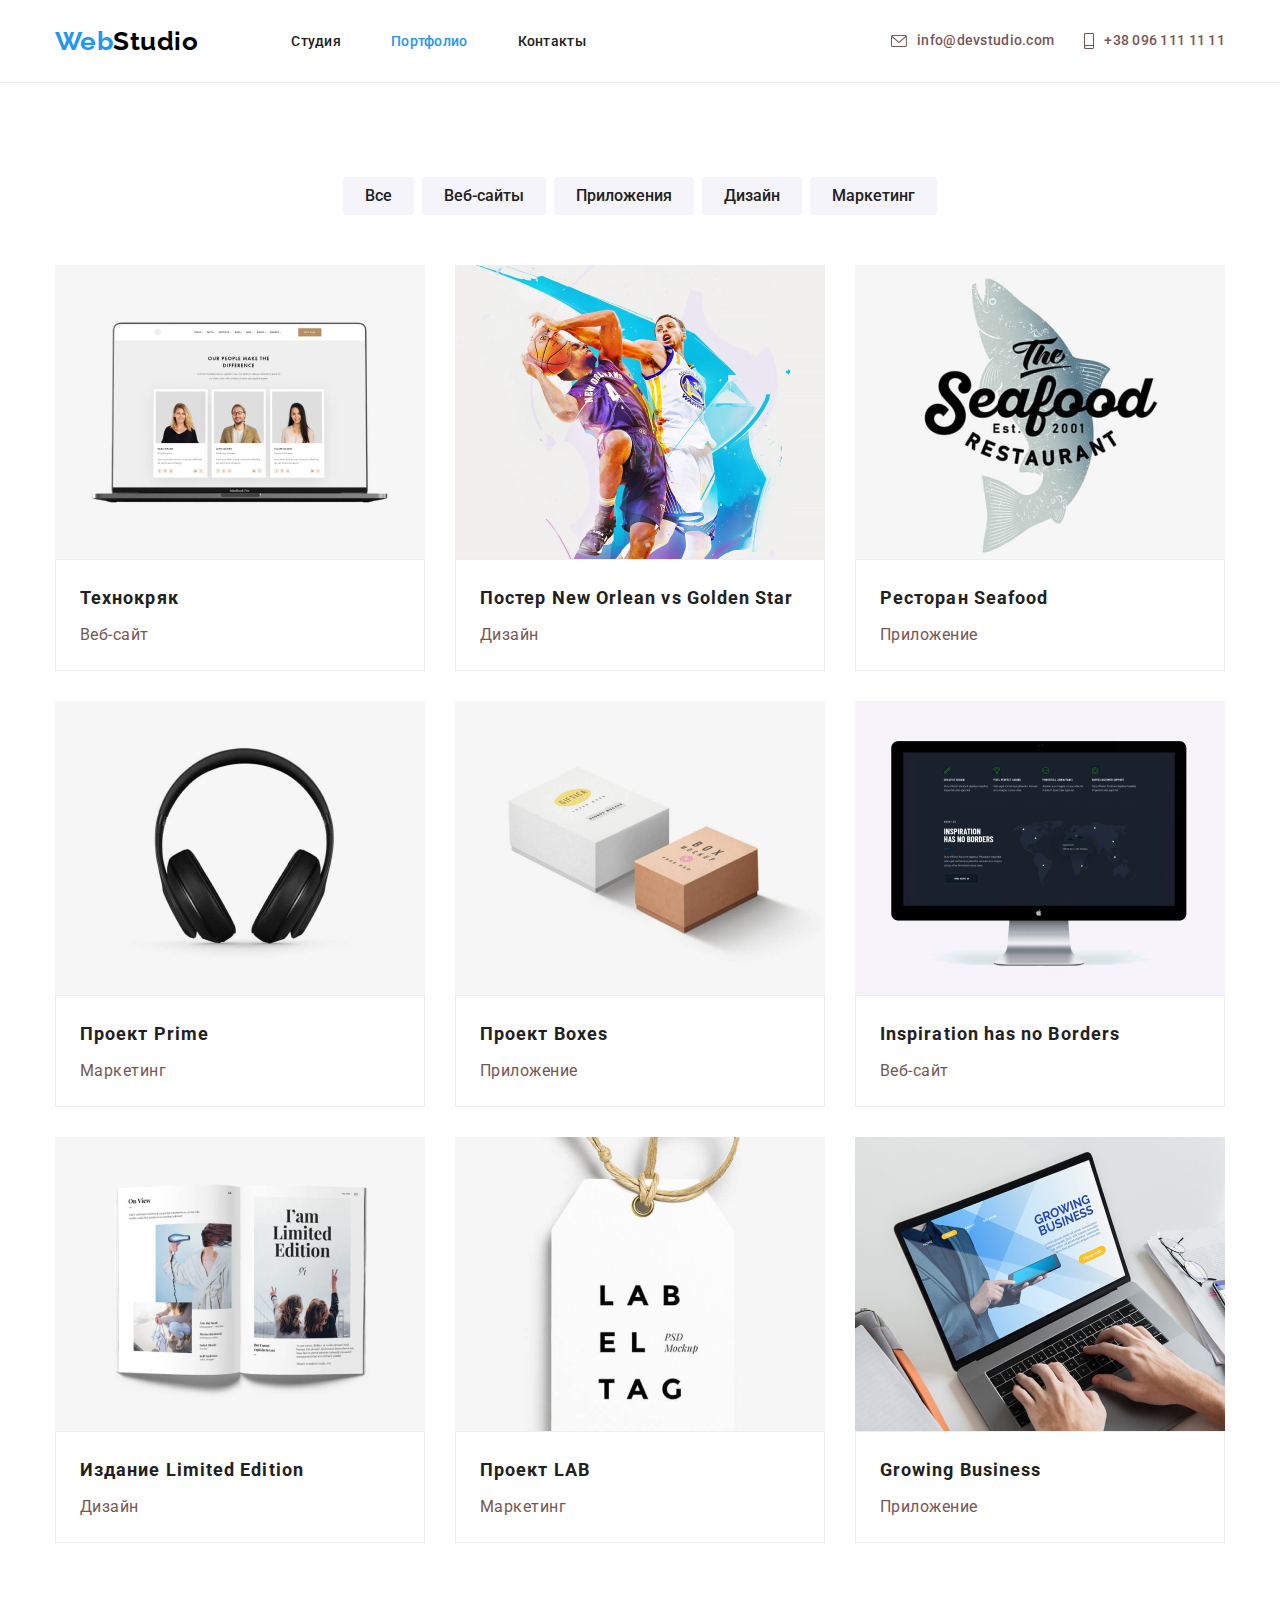
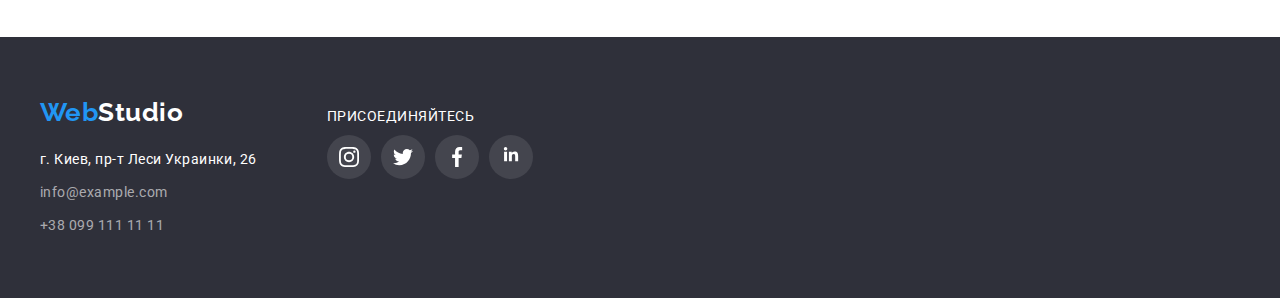
==== portfolio.html @ 2755449e "new" ====
<!DOCTYPE html>
<html lang="ru">

<head>
  <meta charset="UTF-8" />
  <meta http-equiv="X-UA-Compatible" content="IE=edge" />
  <meta name="viewport" content="width=device-width, initial-scale=1.0" />
  <title>Portfolio</title>
  <link
    href="https://fonts.googleapis.com/css2?family=Montserrat:wght@400;700&family=Raleway:wght@700&family=Roboto:wght@400;500;700;900&display=swap"
    rel="stylesheet">
  <link rel="stylesheet" href="https://cdnjs.cloudflare.com/ajax/libs/modern-normalize/1.1.0/modern-normalize.min.css">
  <link rel="stylesheet" href="./scc/styles.css">
</head>

<!--Header-->
<header class="page-header">
  <div class="conteiner">
    <nav class="main-nav">
      <a href="./index.html" class="logo link">Web<span class="web-logo">Studio</span> </a>
      <ul class="site-nav list ">
        <li class="item"><a href="./index.html" class="link">Студия</a></li>
        <li class="item"><a href="./portfolio.html" class="link current">Портфолио</a></li>
        <li class="item"><a href="" class="link">Контакты</a></li>
      </ul>
    </nav>
    <ul class="auth-nav list">
      <li class="item">
        <a href="mailto:info@devstudio.com" class="link">
          <svg class="auth-nav-icon">
            <use href="./images/icons.svg#icon-envelope"></use>
          </svg>
          info@devstudio.com</a>
      </li>
      <li class="item">
        <a href="tel:+380961111111" class="link">
          <svg class="auth-nav-icon mail">
            <use href="./images/icons.svg#icon-smartphone"></use>
          </svg>
          +38 096 111 11 11</a>
      </li>
    </ul>
  </div>
</header>

<!--Main-->
<main>
  <section class="section-portfolio">
    <div class="conteiner">
      <h1 class="visually-hidden">Портфолио</h1>
      <ul class="main-portfolio list">
        <li class="item"><button class="button-portfolio" type="button">Все</button></li>
        <li class="item"><button class="button-portfolio" type="button">Веб-сайты</button></li>
        <li class="item"><button class="button-portfolio" type="button">Приложения</button></li>
        <li class="item"><button class="button-portfolio" type="button">Дизайн</button></li>
        <li class="item"><button class="button-portfolio" type="button">Маркетинг</button></li>
      </ul>

      <ul class="project list">
        <li class="item">
          <a class="item-link link" href="">
            <img src="./images/technoquack.jpg" alt="Веб-сайт технокряк" width="370" />
            <div class="card-text">
              <h2 class="project-title title">Технокряк</h2>
              <p class="project-text">Веб-сайт</p>
            </div>
          </a>
        </li>
        <li class="item">
          <a class="item-link link" href="">
            <img src="./images/NewOrlean.jpg" alt="Баскетболисты" width="370" />
            <div class="card-text">
              <h2 class="project-title title">Постер New Orlean vs Golden Star</h2>
              <p class="project-text">Дизайн</p>
            </div>
          </a>
        </li>
        <li class="item">
          <a class="item-link link" href="">
            <img src="./images/Seafood.jpg" alt="Лого ресторана" width="370" />
            <div class="card-text">
              <h2 class="project-title title">Ресторан Seafood</h2>
              <p class="project-text">Приложение</p>
            </div>
          </a>
        </li>
        <li class="item">
          <a class="item-link link" href="">
            <img src="./images/Prime.jpg" alt="Наушники" width="370" />
            <div class="card-text">
              <h2 class="project-title title">Проект Prime</h2>
              <p class="project-text">Маркетинг</p>
            </div>
          </a>
        </li>
        <li class="item">
          <a class="item-link link" href="">
            <img src="./images/Boxes.jpg" alt="Коробки" width="370" />
            <div class="card-text">
              <h2 class="project-title title">Проект Boxes</h2>
              <p class="project-text">Приложение</p>
            </div>
          </a>
        </li>
        <li class="item">
          <a class="item-link link" href="">
            <img src="./images/Inspiration.jpg" alt="Веб-сайт" width="370" />
            <div class="card-text">
              <h2 class="project-title title">Inspiration has no Borders</h2>
              <p class="project-text">Веб-сайт</p>
            </div>
          </a>
        </li>
        <li class="item">
          <a class="item-link link" href="">
            <img src="./images/LimitedEdition.jpg" alt="Журнал" width="370" />
            <div class="card-text">
              <h2 class="project-title title">Издание Limited Edition</h2>
              <p class="project-text">Дизайн</p>
            </div>
          </a>
        </li>
        <li class="item">
          <a class="item-link link" href="">
            <img src="./images/Lab.jpg" alt="Ярлык" width="370" />
            <div class="card-text">
              <h2 class="project-title title">Проект LAB</h2>
              <p class="project-text">Маркетинг</p>
            </div>
          </a>
        </li>
        <li class="item">
          <a class="item-link link" href="">
            <img src="./images/GrowingBusiness.jpg" alt="Бизнес сайт" width="370" />
            <div class="card-text">
              <h2 class="project-title title">Growing Business</h2>
              <p class="project-text">Приложение</p>
            </div>
          </a>
        </li>
      </ul>
    </div>
  </section>
</main>

<!--footer-->
<footer class="footer">
  <div class="conteiner footer">
    <div class="footer-content">
      <a href="./index.html" class="logo link">Web<span class="web-logo footers">Studio</span> </a>
      <address class="footer-address">
        <p class="text-footer">г. Киев, пр-т Леси Украинки, 26</p>
        <a href="mailto:info@example.com" class="contact-footer link">info@example.com</a>
        <a href="tel:+380991111111" class="contact-footer link">+38 099 111 11 11</a>
      </address>
    </div>
    <div class="fotter-wrapper">
      <p class="text-fotter-wrapper">присоединяйтесь</p>
      <ul class="footer-soc-list list">
        <li class="footer-soc-item">
          <a class="footer-soc-link link" href="">
            <svg class="footer-soc-icon">
              <use href="./images/icons.svg#icon-instagram">
              </use>
            </svg>
          </a>
        </li>

        <li class="footer-soc-item">
          <a class="footer-soc-link link" href="">
            <svg class="footer-soc-icon">
              <use href="./images/icons.svg#icon-twitter">
              </use>
            </svg>
          </a>
        </li>

        <li class="footer-soc-item">
          <a class="footer-soc-link link" href="">
            <svg class="footer-soc-icon">
              <use href="./images/icons.svg#icon-facebook">
              </use>
            </svg>
          </a>
        </li>

        <li class="footer-soc-item">
          <a class="footer-soc-link link" href="">
            <svg class="footer-soc-icon">
              <use href="./images/icons.svg#icon-linkedin">
              </use>
            </svg>
          </a>
        </li>
      </ul>
    </div>
  </div>
</footer>
</body>

</html>
---- scc/styles.css ----
/* Цвет основного теста #775755; */
/* Вторичный цвет текста #212121 */
/* Цвет акцент #2196F3 */
/* Белый цвет #FFFFFF */
/*Цвет адресса в подвале rgba(255, 255, 255, 0.6); */
/* Вторичный цвет фона #2F303A; */
/* Цвет фона team #F5F4FA */
:root {
    --indent-section: 94px;
    --indent-cards: 30px;
    --primery-text-color: #775755;
    --title-text-color: #212121;
    --accent-color: #2196F3;
    --accent-bgc: #2F303A;
    --white-color: #FFFFFF;
    --bgc-team: #F5F4FA;
    --bgc-hover-btn: #188CE8;
}

body {
    background-color: var(--white-color);
    color: var(--primery-text-color);
    font-family: Roboto, sans-serif;
    letter-spacing: 0.03em;
}

h1,
h2,
h3,
h4,
h5,
h6,
p {
    margin: 0;
}

img {
    display: block;
    max-width: 100%;
}

ul {
    padding-inline-start: 0;
    margin: 0;
}


.conteiner {
    width: 1200px;
    padding-left: 15px;
    padding-right: 15px;
    margin: 0 auto;
}

.visually-hidden {
    position: absolute;
    white-space: nowrap;
    width: 1px;
    height: 1px;
    overflow: hidden;
    border: 0;
    padding: 0;
    clip: rect(0 0 0 0);
    clip-path: inset(50%);
    margin: -1px;
}

.link {
    text-decoration: none;
}

.list {
    list-style: none;
}

.title {
    color: var(--title-text-color);
}

/* Logo */
.web-logo {
    color: #000000;
}

.logo {
    color: var(--accent-color);
    font-family: Raleway, sans-serif;
    font-weight: 700;
    font-size: 26px;
    line-height: 1.19;
}



/* Navigation */
.page-header {
    border-bottom: 1px solid #ECECEC;
}

.page-header .conteiner {
    display: flex;
    align-items: center;
}

.main-nav {
    display: flex;
    align-items: center;
}

.site-nav {
    display: flex;
    margin-left: 93px;
    padding: 32px 0;
}

.site-nav .link {
    color: var(--title-text-color);
    font-weight: 500;
    font-size: 14px;
    line-height: 1.14;
    letter-spacing: 0.02em;
}

.site-nav .item:not(:last-child) {
    margin-right: 50px;
}

.site-nav .link:hover,
.site-nav .link:focus,
.auth-nav .link:hover,
.auth-nav .link:focus {
    color: var(--accent-color);
    outline: none;
}

.auth-nav {
    display: flex;
    margin-left: auto;
}

.auth-nav .item:not(:last-child) {
    margin-right: var(--indent-cards)
}

.auth-nav .link {
    display: flex;
    justify-content: center;
    align-items: center;
    color: var(--primery-text-color);
    font-weight: 500;
    font-size: 14px;
    line-height: 1.14;
    letter-spacing: 0.02em;
}

.site-nav .link.current {
    color: var(--accent-color);
}

.auth-nav-icon {
    width: 16px;
    height: 12px;
    fill: currentColor;
    margin-right: 10px;
}

.auth-nav-icon.mail {
    width: 10px;
    height: 16px;
    fill: currentColor;
}

/* Hero */
.hero {
    padding: 200px 0;
    text-align: center;
    background-color: var(--accent-bgc);
    height: 600px;
    max-width: 1600px;
    margin-left: auto;
    margin-right: auto;
    background-image: linear-gradient(to right,
            rgba(47, 48, 58, 0.4),
            rgba(47, 48, 58, 0.4)),
        url(../images/hero.jpg);
    background-position: center;
}

.hero-title {
    color: var(--white-color);
    font-weight: 900;
    font-size: 44px;
    line-height: 1.36;
    text-align: center;
    letter-spacing: 0.06em;
    text-transform: uppercase;
}

.button-hero {
    margin-top: 30px;
    padding: 10px 32px;
    color: var(--white-color);
    background-color: var(--accent-color);
    font-weight: 700;
    font-size: 16px;
    line-height: 1.87;
    align-items: center;
    text-align: center;
    letter-spacing: 0.06em;
    font-family: Roboto, sans-serif;
    cursor: pointer;
    border-radius: 4px;
}

.button-hero:hover,
.button-hero:focus {
    background-color: var(--bgc-hover-btn);
}

/* Section Features */
.section-featur {
    padding: var(--indent-section) 0;
}

.featurees-icon {
    display: flex;
    width: 270px;
    height: 120px;
    margin-bottom: var(--indent-cards);
    background-color: var(--bgc-team);
    border-radius: 4px;
    display: flex;
    justify-content: center;
    align-items: center;
}


.featurees-icon:not(:last-child) {
    margin-right: var(--indent-cards);
}

.item-icon {
    width: 70px;
    height: 70px;
}

.features-list {
    display: flex;
    flex-wrap: wrap;
}

.features-list .item {
    width: 270px;
}

.features-list .item:not(:last-child) {
    margin-right: var(--indent-cards)
}

.features-title {
    margin-bottom: 10px;
    font-size: 14px;
    line-height: 1.14;
    text-transform: uppercase;
    color: var(--title-text-color);
}

.features-text {
    font-size: 14px;
    line-height: 1.71;
}

/* Work box */
.section-work {
    padding-bottom: var(--indent-section);
}

.work.title {
    text-align: center;
    font-size: 36px;
    line-height: 1.17;
}

.work-list {
    margin-top: 50px;
    display: flex;
    flex-wrap: wrap;
    justify-content: space-between;
}

.work-list .item:not(:last-child) {
    margin-right: var(--indent-cards)
}


/* Team */
.section-team {
    display: flex;
    flex-wrap: wrap;
    padding: var(--indent-section) 0;
    background-color: var(--bgc-team)
}

.team.title {
    text-align: center;
    font-size: 36px;
    line-height: 1.16;
}

.team.list {
    display: flex;
    flex-wrap: wrap;
    justify-content: space-between;
    margin-top: 50px;
}

.team .item {
    text-align: center;
    background-color: var(--white-color);
    box-shadow: 0px 1px 3px rgba(0, 0, 0, 0.12), 0px 1px 1px rgba(0, 0, 0, 0.14), 0px 2px 1px rgba(0, 0, 0, 0.2);
    border-radius: 0px 0px 4px 4px;
}

.team .item:not(:last-child) {
    margin-right: var(--indent-cards);
}

.team-content {
    padding: var(--indent-cards);

}

.team-card {
    font-weight: 500;
    font-size: 16px;
    line-height: 1.18;
    color: var(--title-text-color);
}

.team-text {
    margin-top: 10px;
    margin-bottom: 16px;
    font-size: 16px;
    line-height: 1.19;
}

.team-list-icon {
    display: flex;
    width: 206px;
    height: 44px;
}


.team-item-icon {
    display: flex;
    justify-content: center;
    align-items: center;
    width: 44px;
    height: 44px;
}

.team-item-icon:not(:last-child) {
    margin-right: 10px;
}

.team-icon-link {
    display: flex;
    justify-content: center;
    align-items: center;
    border-radius: 50%;
    width: 100%;
    height: 100%;
    color: #AFB1B8;
}

.team-icon {
    width: 20px;
    height: 20px;
    fill: currentColor;
}

.team-icon-link:hover,
.team-icon-link:focus {
    background-color: #2196F3;
    outline: none;
}

.team-icon-link:hover .team-icon,
.team-icon-link:focus .team-icon {
    fill: #FFFFFF;
}

/* ------Client-------- */

.section-client {
    padding: var(--indent-section) 0;
    text-align: center;
}

.client-title {
    font-size: 36px;
    line-height: 1.16;
}

.client-list {
    display: flex;
    margin-top: 50px;
}

.client-item {
    width: 170px;
    height: 92px;

}

.client-item:not(:last-child) {
    margin-right: var(--indent-cards);
}


.client-link {
    width: 100%;
    height: 100%;
    display: flex;
    justify-content: center;
    align-items: center;
    border: 1px solid #AFB1B8;
    border-radius: 4px;
    color: #AFB1B8;
}

.client-icon {
    width: 106px;
    height: 60px;
    fill: currentColor;
}

.client-link:hover,
.client-link:focus {
    border-color: #2196F3;
    outline: none;
}

.client-link:hover .client-icon,
.client-link:focus .client-icon {
    fill: #2196F3;
}

/* Main portfolio */

.section-portfolio {
    padding: var(--indent-section) 0;
}

.button-portfolio {
    padding: 6px 22px;
    color: var(--title-text-color);
    background-color: var(--bgc-team);
    font-weight: 500;
    font-size: 16px;
    line-height: 1.62;
    cursor: pointer;
    font-family: Roboto, sans-serif;
    border: none;
    border-radius: 4px;
}

.main-portfolio {
    display: flex;
    justify-content: center;
}

.main-portfolio .item:not(:last-child) {
    margin-right: 8px;
}

.button-portfolio:hover,
.button-portfolio:focus {
    color: var(--white-color);
    background-color: var(--accent-color);
    box-shadow: 0px 3px 1px rgba(0, 0, 0, 0.1), 0px 1px 2px rgba(0, 0, 0, 0.08), 0px 2px 2px rgba(0, 0, 0, 0.12);
    outline: none;
}

/* Project portfolio */
.project {
    display: flex;
    flex-wrap: wrap;
    margin-top: 50px;

    margin-right: calc(-1 * var(--indent-cards));
    margin-bottom: calc(-1 * var(--indent-cards));
}

.project .item {
    flex-basis: calc(100% / 3 - var(--indent-cards));
    margin-right: var(--indent-cards);
    margin-bottom: var(--indent-cards);
}

.card-text {
    padding: 20px 24px;
    border: 1px solid #EEEEEE;
}

.project-title {
    font-size: 18px;
    line-height: 2;
    letter-spacing: 0.06em;
    font-family: Roboto, sans-serif;
}

.project-text {
    margin-top: 4px;
    color: var(--primery-text-color);
    font-size: 16px;
    line-height: 1.88;
}

.item-link.link {
    display: block;
}

.item-link.link:hover,
.item-link.link:focus {
    box-shadow: 0px 1px 1px rgba(0, 0, 0, 0.12), 0px 4px 4px rgba(0, 0, 0, 0.06), 1px 4px 6px rgba(0, 0, 0, 0.16);
    outline: none;
}

/* Footer */
.footer {
    padding: 60px 0;
    background-color: var(--accent-bgc);
}

.conteiner.footer {
    padding: 0;
    display: flex;
    align-items: baseline;

}

.web-logo.footers {
    display: inline-block;
    color: var(--white-color);
}

.text-footer {
    display: inline-block;
    margin-top: 20px;
    color: var(--white-color);
    font-size: 14px;
    line-height: 1.71;
    font-style: normal;
}

.contact-footer {
    display: block;
    margin-top: 9px;
    color: rgba(255, 255, 255, 0.6);
    font-size: 14px;
    line-height: 1.71;
    font-style: normal
}

.fotter-wrapper {
    display: flex;
    flex-wrap: wrap;
    margin-left: 70px;
    width: 206px;
    height: 80px;
}

.text-fotter-wrapper {
    width: 144px;
    height: 16px;
    font-size: 14px;
    line-height: 1.14;
    text-transform: uppercase;
    color: var(--white-color)
}

.footer-soc-list {
    display: flex;
    width: 206px;
    height: 44px;
}

.footer-soc-item {
    width: 44px;
    height: 44px;
}

.footer-soc-item:not(:last-child) {
    margin-right: 10px;
}

.footer-soc-link {
    display: flex;
    justify-content: center;
    align-items: center;
    width: 100%;
    height: 100%;
    border-radius: 50%;
    color: #FFFFFF;
    background-color: rgba(255, 255, 255, 0.1);
}

.footer-soc-icon {
    width: 20px;
    height: 20px;
    fill: currentColor;
}

.footer-soc-link:hover,
.footer-soc-link:focus {
    background-color: #2196F3;
    outline: none;
}
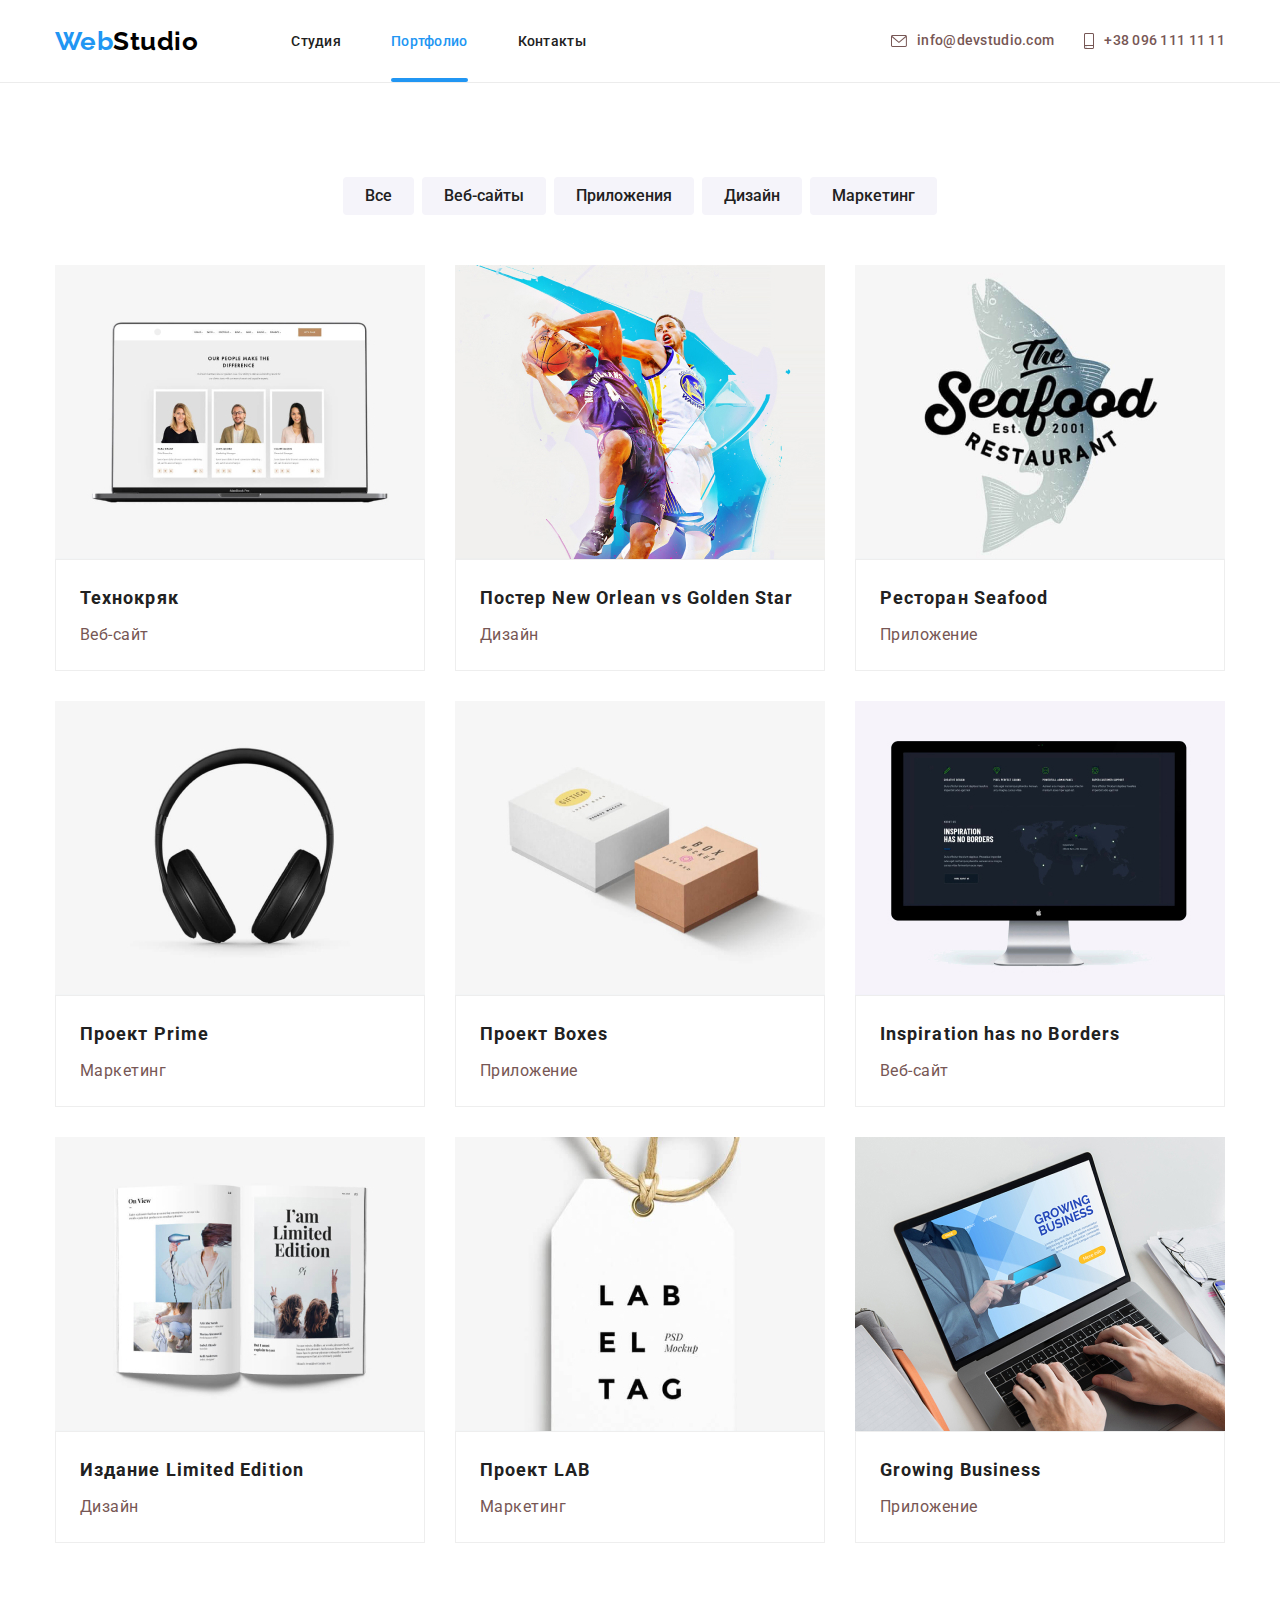
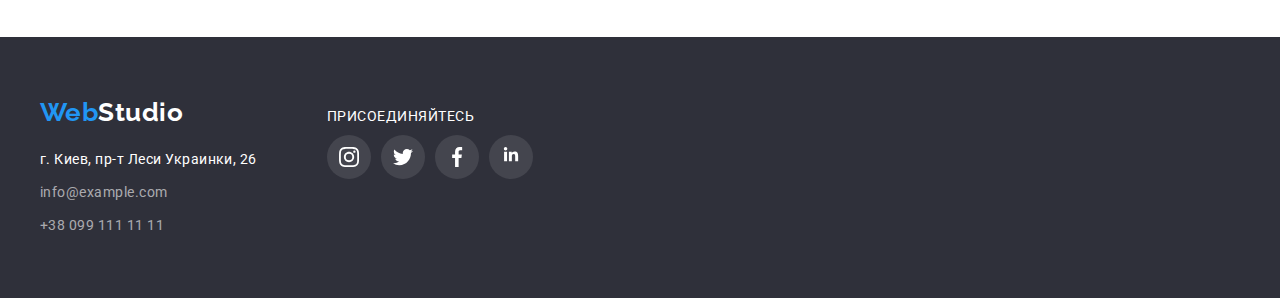
==== commit 4340a870: "ModalAnimation" ====
--- a/portfolio.html
+++ b/portfolio.html
@@ -59,7 +59,14 @@
       <ul class="project list">
         <li class="item">
           <a class="item-link link" href="">
+            <div class="project-top-wrap">
             <img src="./images/technoquack.jpg" alt="Веб-сайт технокряк" width="370" />
+            <p class="project-top-text">
+              Ресурс предлагает комплексные предложения с разным уровнем функционала и сервисов. Все это позволит посетителю
+              получить
+              исчерпывающие сведения о компании или частном лице.
+            </p>
+            </div>
             <div class="card-text">
               <h2 class="project-title title">Технокряк</h2>
               <p class="project-text">Веб-сайт</p>
@@ -68,7 +75,13 @@
         </li>
         <li class="item">
           <a class="item-link link" href="">
-            <img src="./images/NewOrlean.jpg" alt="Баскетболисты" width="370" />
+            <div class="project-top-wrap">
+              <img src="./images/NewOrlean.jpg" alt="Баскетболисты" width="370" />
+              <p class="project-top-text">
+              Ресурс предлагает комплексные предложения с разным уровнем функционала и сервисов. Все это позволит посетителю получить
+              исчерпывающие сведения о компании или частном лице.
+            </p>
+            </div>
             <div class="card-text">
               <h2 class="project-title title">Постер New Orlean vs Golden Star</h2>
               <p class="project-text">Дизайн</p>
@@ -77,7 +90,14 @@
         </li>
         <li class="item">
           <a class="item-link link" href="">
+            <div class="project-top-wrap">
             <img src="./images/Seafood.jpg" alt="Лого ресторана" width="370" />
+            <p class="project-top-text">
+              Ресурс предлагает комплексные предложения с разным уровнем функционала и сервисов. Все это позволит посетителю
+              получить
+              исчерпывающие сведения о компании или частном лице.
+            </p>
+            </div>
             <div class="card-text">
               <h2 class="project-title title">Ресторан Seafood</h2>
               <p class="project-text">Приложение</p>
@@ -86,7 +106,14 @@
         </li>
         <li class="item">
           <a class="item-link link" href="">
+            <div class="project-top-wrap">
             <img src="./images/Prime.jpg" alt="Наушники" width="370" />
+            <p class="project-top-text">
+              Ресурс предлагает комплексные предложения с разным уровнем функционала и сервисов. Все это позволит посетителю
+              получить
+              исчерпывающие сведения о компании или частном лице.
+            </p>
+            </div>
             <div class="card-text">
               <h2 class="project-title title">Проект Prime</h2>
               <p class="project-text">Маркетинг</p>
@@ -95,7 +122,14 @@
         </li>
         <li class="item">
           <a class="item-link link" href="">
+            <div class="project-top-wrap">
             <img src="./images/Boxes.jpg" alt="Коробки" width="370" />
+            <p class="project-top-text">
+              Ресурс предлагает комплексные предложения с разным уровнем функционала и сервисов. Все это позволит посетителю
+              получить
+              исчерпывающие сведения о компании или частном лице.
+            </p>
+            </div>
             <div class="card-text">
               <h2 class="project-title title">Проект Boxes</h2>
               <p class="project-text">Приложение</p>
@@ -104,7 +138,14 @@
         </li>
         <li class="item">
           <a class="item-link link" href="">
+            <div class="project-top-wrap">
             <img src="./images/Inspiration.jpg" alt="Веб-сайт" width="370" />
+            <p class="project-top-text">
+              Ресурс предлагает комплексные предложения с разным уровнем функционала и сервисов. Все это позволит посетителю
+              получить
+              исчерпывающие сведения о компании или частном лице.
+            </p>
+            </div>
             <div class="card-text">
               <h2 class="project-title title">Inspiration has no Borders</h2>
               <p class="project-text">Веб-сайт</p>
@@ -113,7 +154,14 @@
         </li>
         <li class="item">
           <a class="item-link link" href="">
+            <div class="project-top-wrap">
             <img src="./images/LimitedEdition.jpg" alt="Журнал" width="370" />
+            <p class="project-top-text">
+              Ресурс предлагает комплексные предложения с разным уровнем функционала и сервисов. Все это позволит посетителю
+              получить
+              исчерпывающие сведения о компании или частном лице.
+            </p>
+            </div>
             <div class="card-text">
               <h2 class="project-title title">Издание Limited Edition</h2>
               <p class="project-text">Дизайн</p>
@@ -122,7 +170,14 @@
         </li>
         <li class="item">
           <a class="item-link link" href="">
+            <div class="project-top-wrap">
             <img src="./images/Lab.jpg" alt="Ярлык" width="370" />
+            <p class="project-top-text">
+              Ресурс предлагает комплексные предложения с разным уровнем функционала и сервисов. Все это позволит посетителю
+              получить
+              исчерпывающие сведения о компании или частном лице.
+            </p>
+            </div>
             <div class="card-text">
               <h2 class="project-title title">Проект LAB</h2>
               <p class="project-text">Маркетинг</p>
@@ -131,7 +186,14 @@
         </li>
         <li class="item">
           <a class="item-link link" href="">
+            <div class="project-top-wrap">
             <img src="./images/GrowingBusiness.jpg" alt="Бизнес сайт" width="370" />
+            <p class="project-top-text">
+              Ресурс предлагает комплексные предложения с разным уровнем функционала и сервисов. Все это позволит посетителю
+              получить
+              исчерпывающие сведения о компании или частном лице.
+            </p>
+            </div>
             <div class="card-text">
               <h2 class="project-title title">Growing Business</h2>
               <p class="project-text">Приложение</p>
--- a/scc/styles.css
+++ b/scc/styles.css
@@ -114,15 +114,30 @@
 }
 
 .site-nav .link {
+    position: relative;
     color: var(--title-text-color);
     font-weight: 500;
     font-size: 14px;
     line-height: 1.14;
     letter-spacing: 0.02em;
+
+    transition: transform 250ms cubic-bezier(0.4, 0, 0.2, 1);
 }
 
 .site-nav .item:not(:last-child) {
     margin-right: 50px;
+}
+
+.link.current::after {
+    content: "";
+    position: absolute;
+    width: 100%;
+    height: 4px;
+    left: 0;
+    bottom: -33px;
+    background-color: var(--accent-color);
+    border-radius: 2px;
+
 }
 
 .site-nav .link:hover,
@@ -151,6 +166,8 @@
     font-size: 14px;
     line-height: 1.14;
     letter-spacing: 0.02em;
+
+    transition: transform 250ms cubic-bezier(0.4, 0, 0.2, 1);
 }
 
 .site-nav .link.current {
@@ -210,6 +227,8 @@
     font-family: Roboto, sans-serif;
     cursor: pointer;
     border-radius: 4px;
+
+    transition: transform 250ms cubic-bezier(0.4, 0, 0.2, 1);
 }
 
 .button-hero:hover,
@@ -288,10 +307,32 @@
     justify-content: space-between;
 }
 
+.work-list .item{
+    position: relative;
+}
+
 .work-list .item:not(:last-child) {
     margin-right: var(--indent-cards)
 }
 
+.work-text {
+    position: absolute;
+    left: 0;
+    bottom: 0;
+
+    display: flex;
+    justify-content: center;
+    align-items: center;
+    
+    width: 100%;
+    height: 70px;
+    font-weight: 700;
+    font-size: 14px;
+    line-height: 1.14;
+    text-transform: uppercase;
+    color: var(--white-color);
+    background-color: rgba(47, 48, 58, 0.8);;
+}
 
 /* Team */
 .section-team {
@@ -371,6 +412,8 @@
     width: 100%;
     height: 100%;
     color: #AFB1B8;
+
+    transition  : transform 250ms cubic-bezier(0.4, 0, 0.2, 1);
 }
 
 .team-icon {
@@ -427,6 +470,8 @@
     border: 1px solid #AFB1B8;
     border-radius: 4px;
     color: #AFB1B8;
+
+    transition: transform 250ms cubic-bezier(0.4, 0, 0.2, 1);
 }
 
 .client-icon {
@@ -463,6 +508,8 @@
     font-family: Roboto, sans-serif;
     border: none;
     border-radius: 4px;
+
+    transition: transform 250ms cubic-bezier(0.4, 0, 0.2, 1);
 }
 
 .main-portfolio {
@@ -498,6 +545,33 @@
     margin-bottom: var(--indent-cards);
 }
 
+.project .item-link:hover .project-top-text,
+.project .item-link:focus .project-top-text {
+    transform: translateY(0%);
+}
+
+.project-top-wrap {
+    position: relative;
+    overflow: hidden;
+}
+
+.project-top-text {
+    position: absolute;
+    top: 0;
+
+    font-weight: 400;
+    font-size: 18px;
+    line-height: 1.55;
+    color: var(--white-color);
+    background-color: rgba(33, 150, 243, 0.9);
+    height: 100%;
+    padding: 63px 24px;
+
+    transform: translateY(100%);
+    transition: transform 250ms cubic-bezier(0.4, 0, 0.2, 1);
+
+}
+
 .card-text {
     padding: 20px 24px;
     border: 1px solid #EEEEEE;
@@ -519,6 +593,7 @@
 
 .item-link.link {
     display: block;
+    transition: transform 250ms cubic-bezier(0.4, 0, 0.2, 1);
 }
 
 .item-link.link:hover,
@@ -604,6 +679,8 @@
     border-radius: 50%;
     color: #FFFFFF;
     background-color: rgba(255, 255, 255, 0.1);
+
+    transition: transform 250ms cubic-bezier(0.4, 0, 0.2, 1);
 }
 
 .footer-soc-icon {
@@ -616,4 +693,51 @@
 .footer-soc-link:focus {
     background-color: #2196F3;
     outline: none;
+}
+
+.backdrop {
+    position: fixed;
+    top: 0;
+    width: 100%;
+    height: 100%;
+    background-color: rgba(0, 0, 0, 0.2);
+    ;
+}
+
+.modal {
+    position: absolute;
+    top: 50%;
+    left: 50%;
+    transform: translate(-50%, -50%);
+    width: 528px;
+    min-height: 581px;
+    background-color: var(--white-color);
+    box-shadow: 0px 1px 3px rgba(0, 0, 0, 0.12), 0px 1px 1px rgba(0, 0, 0, 0.14), 0px 2px 1px rgba(0, 0, 0, 0.2);
+    border-radius: 4px;
+}
+
+.modal-close-btn {
+    position: absolute;
+    top: 8px;
+    right: 8px;
+    width: 30px;
+    height: 30px;
+    display: flex;
+    justify-content: center;
+    align-items: center;
+    background-color: var(--white-color);
+    border: 1px solid rgba(0, 0, 0, 0.1);
+    border-radius: 50%;
+    cursor: pointer;
+}
+
+.modal-close-icon {
+    min-width: 20px;
+    height: 18px;
+}
+
+.is-hidden {
+    visibility: hidden;
+    opacity: 0;
+    pointer-events: none;
 }